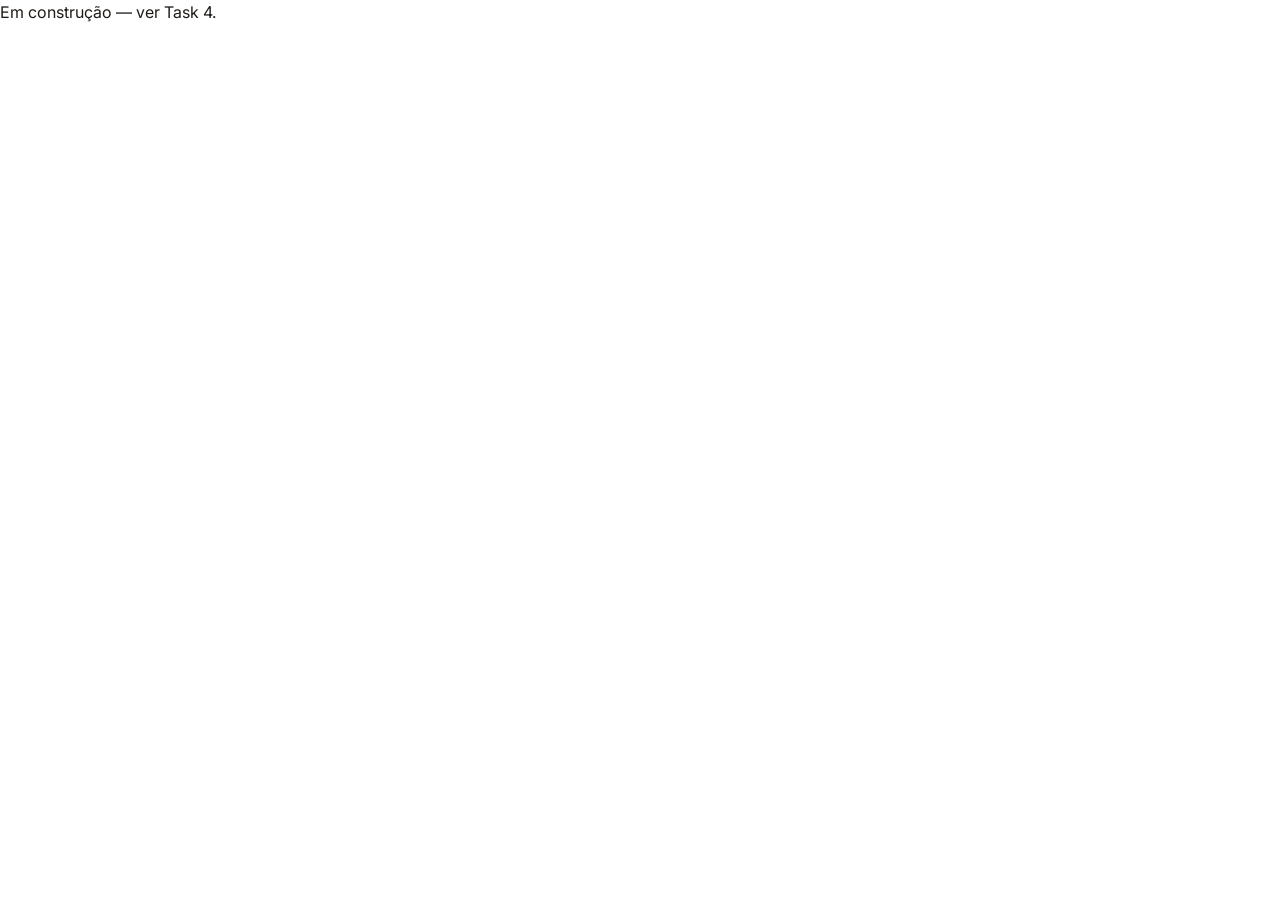
==== index.html @ f112706f "chore: scaffold project and design tokens" ====
<!DOCTYPE html>
<html lang="pt-BR">
<head>
  <meta charset="UTF-8">
  <title>Claude do Zero ao Expert</title>
  <link rel="stylesheet" href="assets/css/reset.css">
  <link rel="stylesheet" href="assets/css/styles.css">
</head>
<body>
  <p>Em construção — ver Task 4.</p>
</body>
</html>
---- assets/css/styles.css ----
@import url('https://fonts.googleapis.com/css2?family=Inter:wght@400;500;600;700&family=Space+Grotesk:wght@500;600;700&display=swap');

:root {
  --color-bg: #FFFFFF;
  --color-bg-alt: #F7F5F2;
  --color-accent: #CC785C;
  --color-accent-dark: #B35F45;
  --color-text: #1F1B18;
  --color-text-muted: #5B5550;
  --color-border: #E8E3DD;
  --font-sans: 'Inter', system-ui, -apple-system, sans-serif;
  --font-display: 'Space Grotesk', var(--font-sans);
  --radius-md: 12px;
  --radius-lg: 20px;
  --shadow-sm: 0 2px 8px rgba(31, 27, 24, 0.06);
  --shadow-md: 0 8px 24px rgba(31, 27, 24, 0.10);
  --space-1: 4px;
  --space-2: 8px;
  --space-3: 12px;
  --space-4: 16px;
  --space-5: 24px;
  --space-6: 32px;
  --space-7: 48px;
  --space-8: 64px;
  --container-max: 1160px;
}

body {
  font-family: var(--font-sans);
  color: var(--color-text);
  background: var(--color-bg);
  line-height: 1.6;
}

h1, h2, h3, h4 { font-family: var(--font-display); font-weight: 600; line-height: 1.25; }
h1 { font-size: clamp(2rem, 4vw, 3rem); }
h2 { font-size: clamp(1.5rem, 3vw, 2.25rem); }
h3 { font-size: 1.375rem; }

.container {
  max-width: var(--container-max);
  margin: 0 auto;
  padding: 0 var(--space-5);
}

.btn {
  display: inline-flex;
  align-items: center;
  gap: var(--space-2);
  padding: var(--space-3) var(--space-5);
  border-radius: var(--radius-md);
  font-weight: 600;
  transition: transform 0.15s ease, box-shadow 0.15s ease;
}
.btn-primary {
  background: var(--color-accent);
  color: #FFFFFF;
  box-shadow: var(--shadow-sm);
}
.btn-primary:hover { transform: translateY(-2px); box-shadow: var(--shadow-md); }
.btn-secondary {
  background: var(--color-bg-alt);
  color: var(--color-text);
  border: 1px solid var(--color-border);
}

.card {
  background: var(--color-bg);
  border: 1px solid var(--color-border);
  border-radius: var(--radius-lg);
  box-shadow: var(--shadow-sm);
  padding: var(--space-5);
  transition: transform 0.2s ease, box-shadow 0.2s ease;
}
.card:hover { transform: translateY(-4px); box-shadow: var(--shadow-md); }

.fade-in { opacity: 0; transform: translateY(16px); transition: opacity 0.5s ease, transform 0.5s ease; }
.fade-in.is-visible { opacity: 1; transform: translateY(0); }

@media (max-width: 720px) {
  .container { padding: 0 var(--space-4); }
}
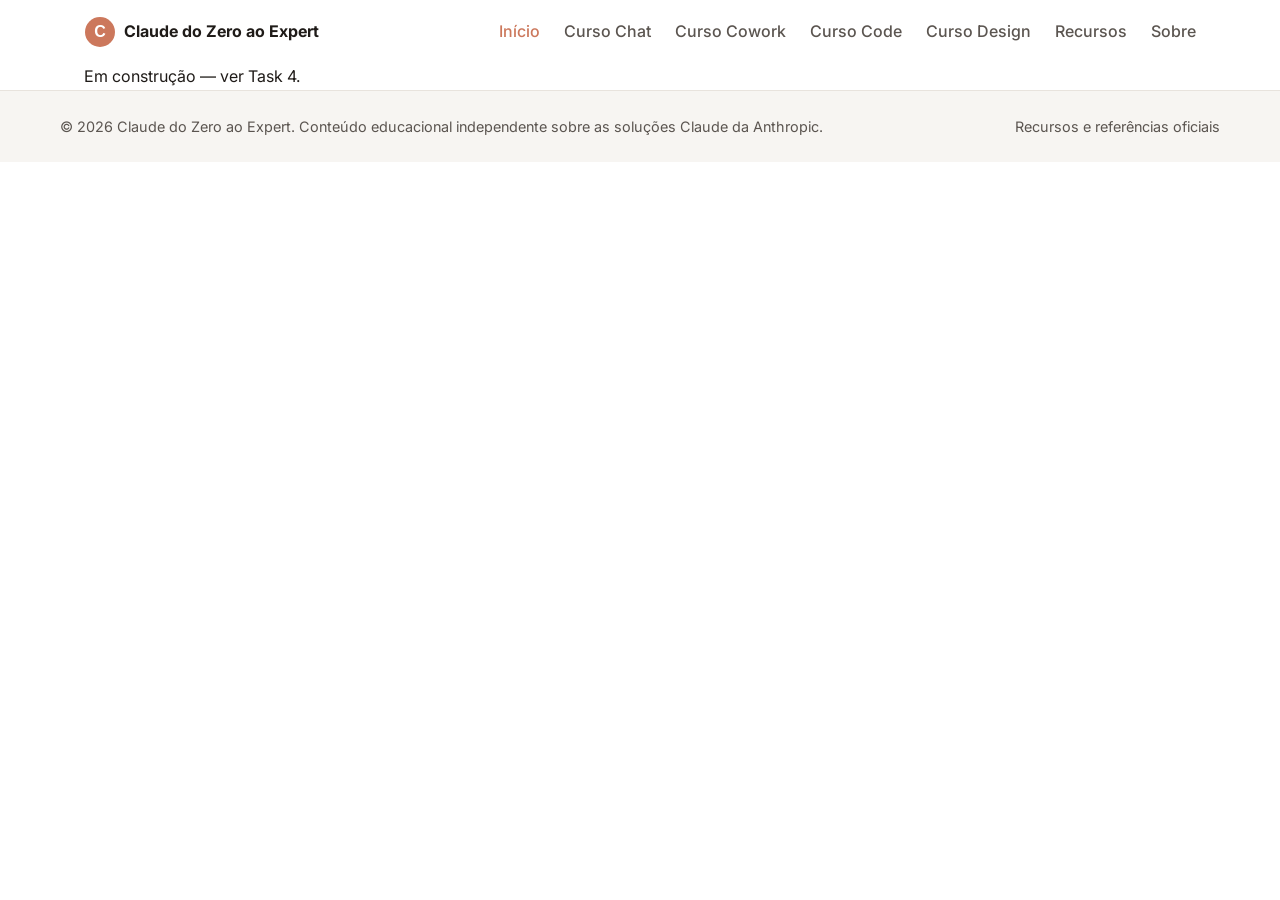
==== commit 57245704: "feat: add shared navbar/footer layout" ====
--- a/index.html
+++ b/index.html
@@ -7,6 +7,12 @@
   <link rel="stylesheet" href="assets/css/styles.css">
 </head>
 <body>
-  <p>Em construção — ver Task 4.</p>
+  <header id="site-header"></header>
+  <main><p class="container">Em construção — ver Task 4.</p></main>
+  <footer id="site-footer" class="site-footer"></footer>
+  <script type="module">
+    import { initLayout } from './assets/js/layout.js';
+    initLayout();
+  </script>
 </body>
 </html>
--- a/assets/css/styles.css
+++ b/assets/css/styles.css
@@ -80,3 +80,56 @@
 @media (max-width: 720px) {
   .container { padding: 0 var(--space-4); }
 }
+
+.navbar {
+  display: flex;
+  align-items: center;
+  justify-content: space-between;
+  padding: var(--space-4) var(--space-5);
+}
+.navbar__brand {
+  display: flex;
+  align-items: center;
+  gap: var(--space-2);
+  font-family: var(--font-display);
+  font-weight: 700;
+}
+.navbar__links {
+  display: flex;
+  gap: var(--space-5);
+}
+.navbar__link { color: var(--color-text-muted); font-weight: 500; }
+.navbar__link.is-active, .navbar__link:hover { color: var(--color-accent); }
+.navbar__toggle {
+  display: none;
+  flex-direction: column;
+  gap: 4px;
+}
+.navbar__toggle span { width: 22px; height: 2px; background: var(--color-text); }
+
+.site-footer { background: var(--color-bg-alt); border-top: 1px solid var(--color-border); }
+.footer__inner {
+  display: flex;
+  justify-content: space-between;
+  align-items: center;
+  padding: var(--space-5) 0;
+  color: var(--color-text-muted);
+  font-size: 0.9rem;
+}
+
+@media (max-width: 880px) {
+  .navbar__toggle { display: flex; }
+  .navbar__links {
+    position: absolute;
+    top: 64px;
+    left: 0;
+    right: 0;
+    flex-direction: column;
+    background: var(--color-bg);
+    border-bottom: 1px solid var(--color-border);
+    padding: var(--space-4) var(--space-5);
+    display: none;
+  }
+  .navbar__links.is-open { display: flex; }
+  .footer__inner { flex-direction: column; gap: var(--space-3); text-align: center; }
+}
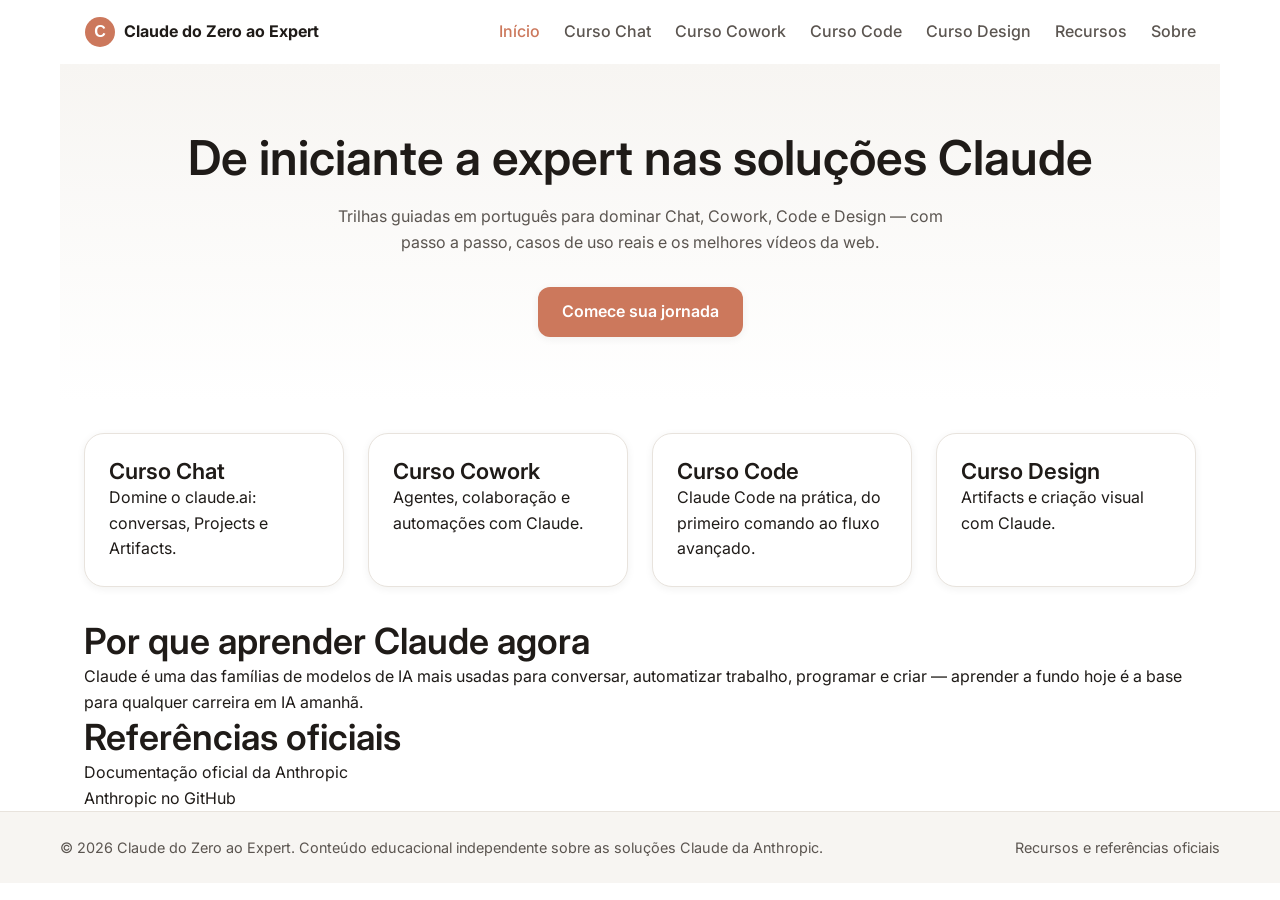
==== commit 20676ad3: "feat: build home page Implemented Task 4: home page with hero section, course cards grid, and refere" ====
--- a/index.html
+++ b/index.html
@@ -2,14 +2,60 @@
 <html lang="pt-BR">
 <head>
   <meta charset="UTF-8">
+  <meta name="viewport" content="width=device-width, initial-scale=1.0">
   <title>Claude do Zero ao Expert</title>
+  <meta name="description" content="Aprenda as soluções Claude — Chat, Cowork, Code e Design — do zero até o nível expert, com trilhas guiadas em português.">
   <link rel="stylesheet" href="assets/css/reset.css">
   <link rel="stylesheet" href="assets/css/styles.css">
 </head>
 <body>
   <header id="site-header"></header>
-  <main><p class="container">Em construção — ver Task 4.</p></main>
+
+  <main>
+    <section class="hero container">
+      <h1>De iniciante a expert nas soluções Claude</h1>
+      <p>Trilhas guiadas em português para dominar Chat, Cowork, Code e Design — com
+         passo a passo, casos de uso reais e os melhores vídeos da web.</p>
+      <a href="chat.html" class="btn btn-primary">Comece sua jornada</a>
+    </section>
+
+    <section class="container courses-grid">
+      <a href="chat.html" class="card fade-in">
+        <h3>Curso Chat</h3>
+        <p>Domine o claude.ai: conversas, Projects e Artifacts.</p>
+      </a>
+      <a href="cowork.html" class="card fade-in">
+        <h3>Curso Cowork</h3>
+        <p>Agentes, colaboração e automações com Claude.</p>
+      </a>
+      <a href="code.html" class="card fade-in">
+        <h3>Curso Code</h3>
+        <p>Claude Code na prática, do primeiro comando ao fluxo avançado.</p>
+      </a>
+      <a href="design.html" class="card fade-in">
+        <h3>Curso Design</h3>
+        <p>Artifacts e criação visual com Claude.</p>
+      </a>
+    </section>
+
+    <section class="container fade-in">
+      <h2>Por que aprender Claude agora</h2>
+      <p>Claude é uma das famílias de modelos de IA mais usadas para conversar,
+         automatizar trabalho, programar e criar — aprender a fundo hoje é a base
+         para qualquer carreira em IA amanhã.</p>
+    </section>
+
+    <section class="container fade-in">
+      <h2>Referências oficiais</h2>
+      <ul>
+        <li><a href="https://docs.anthropic.com" target="_blank" rel="noopener">Documentação oficial da Anthropic</a></li>
+        <li><a href="https://github.com/anthropics" target="_blank" rel="noopener">Anthropic no GitHub</a></li>
+      </ul>
+    </section>
+  </main>
+
   <footer id="site-footer" class="site-footer"></footer>
+
   <script type="module">
     import { initLayout } from './assets/js/layout.js';
     initLayout();
--- a/assets/css/styles.css
+++ b/assets/css/styles.css
@@ -133,3 +133,38 @@
   .navbar__links.is-open { display: flex; }
   .footer__inner { flex-direction: column; gap: var(--space-3); text-align: center; }
 }
+
+.course-layout {
+  display: grid;
+  grid-template-columns: 280px 1fr;
+  gap: var(--space-6);
+  align-items: start;
+  padding: var(--space-6) 0;
+}
+.sidebar__block { margin-bottom: var(--space-5); }
+.sidebar__block h4 { color: var(--color-text-muted); font-size: 0.8rem; text-transform: uppercase; margin-bottom: var(--space-2); }
+.sidebar__link { display: block; padding: var(--space-2) var(--space-3); border-radius: var(--radius-md); color: var(--color-text); }
+.sidebar__link:hover { background: var(--color-bg-alt); }
+.sidebar__link.is-active { background: var(--color-accent); color: #FFFFFF; }
+.sidebar__link[data-status="em-breve"]::after { content: " ·"; color: var(--color-text-muted); }
+
+.module { max-width: 760px; }
+.module__level { display: inline-block; background: var(--color-bg-alt); color: var(--color-accent-dark); border-radius: 999px; padding: 2px 10px; font-size: 0.8rem; font-weight: 600; margin-bottom: var(--space-2); }
+.module__ementa { color: var(--color-text-muted); margin: var(--space-2) 0 var(--space-5); }
+.module section { margin-bottom: var(--space-5); }
+.module ol, .module ul { padding-left: var(--space-5); }
+.module ol li, .module ul li { margin-bottom: var(--space-2); }
+
+.video-grid { display: grid; grid-template-columns: repeat(auto-fill, minmax(220px, 1fr)); gap: var(--space-4); }
+.video-card { display: block; border: 1px solid var(--color-border); border-radius: var(--radius-md); overflow: hidden; }
+.video-card img { width: 100%; aspect-ratio: 16/9; object-fit: cover; }
+.video-card__info { padding: var(--space-3); font-size: 0.85rem; }
+.video-card__info span { display: block; color: var(--color-text-muted); margin-top: var(--space-1); }
+
+@media (max-width: 880px) {
+  .course-layout { grid-template-columns: 1fr; }
+}
+
+.hero { text-align: center; padding: var(--space-8) var(--space-5); background: linear-gradient(180deg, var(--color-bg-alt), var(--color-bg)); }
+.hero p { max-width: 640px; margin: var(--space-4) auto var(--space-6); color: var(--color-text-muted); }
+.courses-grid { display: grid; grid-template-columns: repeat(auto-fit, minmax(220px, 1fr)); gap: var(--space-5); padding: var(--space-6) var(--space-5); }
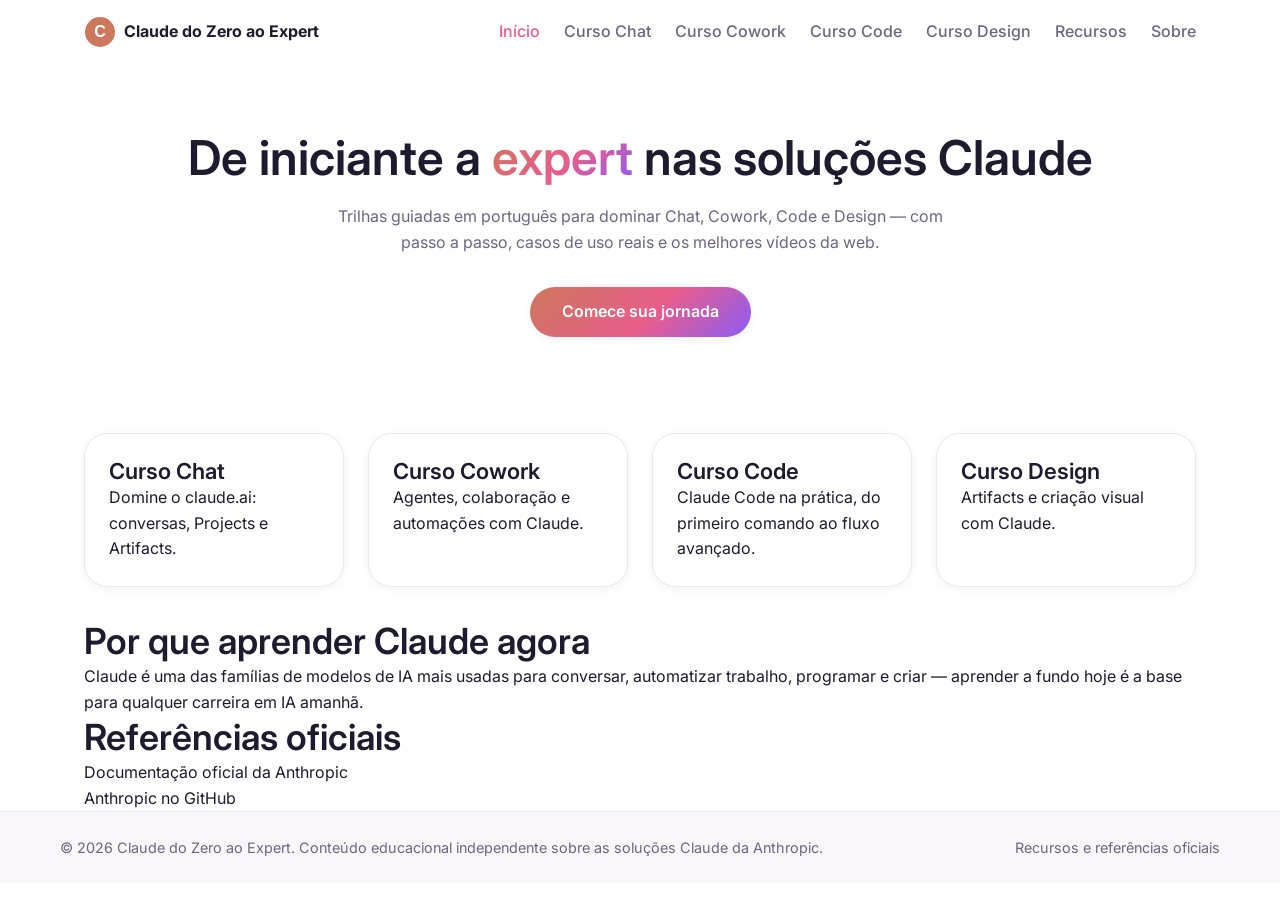
==== commit 32aa6322: "style: design option 4 - lovable-inspired gradient accents on white mode" ====
--- a/index.html
+++ b/index.html
@@ -13,7 +13,10 @@
 
   <main>
     <section class="hero container">
-      <h1>De iniciante a expert nas soluções Claude</h1>
+      <span class="hero__blob hero__blob--1" aria-hidden="true"></span>
+      <span class="hero__blob hero__blob--2" aria-hidden="true"></span>
+      <span class="hero__blob hero__blob--3" aria-hidden="true"></span>
+      <h1>De iniciante a <span class="text-gradient">expert</span> nas soluções Claude</h1>
       <p>Trilhas guiadas em português para dominar Chat, Cowork, Code e Design — com
          passo a passo, casos de uso reais e os melhores vídeos da web.</p>
       <a href="chat.html" class="btn btn-primary">Comece sua jornada</a>
--- a/assets/css/styles.css
+++ b/assets/css/styles.css
@@ -2,18 +2,24 @@
 
 :root {
   --color-bg: #FFFFFF;
-  --color-bg-alt: #F7F5F2;
+  --color-bg-alt: #FAF7FB;
   --color-accent: #CC785C;
   --color-accent-dark: #B35F45;
-  --color-text: #1F1B18;
-  --color-text-muted: #5B5550;
-  --color-border: #E8E3DD;
+  --color-accent-2: #E85D8A;
+  --color-accent-3: #8B5CF6;
+  --color-text: #1F1B2E;
+  --color-text-muted: #6E6580;
+  --color-border: #ECE6F2;
   --font-sans: 'Inter', system-ui, -apple-system, sans-serif;
   --font-display: 'Space Grotesk', var(--font-sans);
-  --radius-md: 12px;
-  --radius-lg: 20px;
-  --shadow-sm: 0 2px 8px rgba(31, 27, 24, 0.06);
-  --shadow-md: 0 8px 24px rgba(31, 27, 24, 0.10);
+  --radius-md: 14px;
+  --radius-lg: 24px;
+  --radius-full: 999px;
+  --shadow-sm: 0 2px 8px rgba(31, 27, 46, 0.06);
+  --shadow-md: 0 10px 30px rgba(31, 27, 46, 0.10);
+  --shadow-glow: 0 10px 30px rgba(204, 120, 92, 0.28);
+  --gradient-brand: linear-gradient(135deg, var(--color-accent) 0%, var(--color-accent-2) 55%, var(--color-accent-3) 100%);
+  --gradient-brand-soft: linear-gradient(135deg, rgba(204, 120, 92, 0.16), rgba(232, 93, 138, 0.16), rgba(139, 92, 246, 0.16));
   --space-1: 4px;
   --space-2: 8px;
   --space-3: 12px;
@@ -37,6 +43,13 @@
 h2 { font-size: clamp(1.5rem, 3vw, 2.25rem); }
 h3 { font-size: 1.375rem; }
 
+.text-gradient {
+  background: var(--gradient-brand);
+  -webkit-background-clip: text;
+  background-clip: text;
+  color: transparent;
+}
+
 .container {
   max-width: var(--container-max);
   margin: 0 auto;
@@ -47,32 +60,45 @@
   display: inline-flex;
   align-items: center;
   gap: var(--space-2);
-  padding: var(--space-3) var(--space-5);
-  border-radius: var(--radius-md);
+  padding: var(--space-3) var(--space-6);
+  border-radius: var(--radius-full);
   font-weight: 600;
   transition: transform 0.15s ease, box-shadow 0.15s ease;
 }
 .btn-primary {
-  background: var(--color-accent);
+  background: var(--gradient-brand);
   color: #FFFFFF;
   box-shadow: var(--shadow-sm);
 }
-.btn-primary:hover { transform: translateY(-2px); box-shadow: var(--shadow-md); }
+.btn-primary:hover { transform: translateY(-2px); box-shadow: var(--shadow-glow); }
 .btn-secondary {
-  background: var(--color-bg-alt);
+  background: var(--color-bg);
   color: var(--color-text);
-  border: 1px solid var(--color-border);
-}
+  border: 1.5px solid var(--color-border);
+}
+.btn-secondary:hover { border-color: var(--color-accent-2); color: var(--color-accent-2); }
 
 .card {
+  position: relative;
+  overflow: hidden;
   background: var(--color-bg);
   border: 1px solid var(--color-border);
   border-radius: var(--radius-lg);
   box-shadow: var(--shadow-sm);
   padding: var(--space-5);
-  transition: transform 0.2s ease, box-shadow 0.2s ease;
-}
-.card:hover { transform: translateY(-4px); box-shadow: var(--shadow-md); }
+  transition: transform 0.2s ease, box-shadow 0.2s ease, border-color 0.2s ease;
+}
+.card::before {
+  content: '';
+  position: absolute;
+  top: 0; left: 0; right: 0;
+  height: 4px;
+  background: var(--gradient-brand);
+  opacity: 0;
+  transition: opacity 0.2s ease;
+}
+.card:hover { transform: translateY(-4px); box-shadow: var(--shadow-md); border-color: transparent; }
+.card:hover::before { opacity: 1; }
 
 .fade-in { opacity: 0; transform: translateY(16px); transition: opacity 0.5s ease, transform 0.5s ease; }
 .fade-in.is-visible { opacity: 1; transform: translateY(0); }
@@ -99,7 +125,7 @@
   gap: var(--space-5);
 }
 .navbar__link { color: var(--color-text-muted); font-weight: 500; }
-.navbar__link.is-active, .navbar__link:hover { color: var(--color-accent); }
+.navbar__link.is-active, .navbar__link:hover { color: var(--color-accent-2); }
 .navbar__toggle {
   display: none;
   flex-direction: column;
@@ -141,30 +167,57 @@
   align-items: start;
   padding: var(--space-6) 0;
 }
+#course-sidebar {
+  position: sticky;
+  top: var(--space-6);
+  max-height: calc(100vh - var(--space-6) * 2);
+  overflow-y: auto;
+}
 .sidebar__block { margin-bottom: var(--space-5); }
 .sidebar__block h4 { color: var(--color-text-muted); font-size: 0.8rem; text-transform: uppercase; margin-bottom: var(--space-2); }
-.sidebar__link { display: block; padding: var(--space-2) var(--space-3); border-radius: var(--radius-md); color: var(--color-text); }
-.sidebar__link:hover { background: var(--color-bg-alt); }
-.sidebar__link.is-active { background: var(--color-accent); color: #FFFFFF; }
+.sidebar__link { display: block; padding: var(--space-2) var(--space-3); border-radius: var(--radius-full); color: var(--color-text-muted); }
+.sidebar__link:hover { background: var(--color-bg-alt); color: var(--color-text); }
+.sidebar__link.is-active { background: var(--gradient-brand); color: #FFFFFF; font-weight: 600; }
 .sidebar__link[data-status="em-breve"]::after { content: " ·"; color: var(--color-text-muted); }
 
 .module { max-width: 760px; }
-.module__level { display: inline-block; background: var(--color-bg-alt); color: var(--color-accent-dark); border-radius: 999px; padding: 2px 10px; font-size: 0.8rem; font-weight: 600; margin-bottom: var(--space-2); }
+.module__level { display: inline-block; background: var(--gradient-brand-soft); color: var(--color-accent-dark); border-radius: var(--radius-full); padding: 2px 12px; font-size: 0.8rem; font-weight: 600; margin-bottom: var(--space-2); }
 .module__ementa { color: var(--color-text-muted); margin: var(--space-2) 0 var(--space-5); }
 .module section { margin-bottom: var(--space-5); }
 .module ol, .module ul { padding-left: var(--space-5); }
 .module ol li, .module ul li { margin-bottom: var(--space-2); }
 
 .video-grid { display: grid; grid-template-columns: repeat(auto-fill, minmax(220px, 1fr)); gap: var(--space-4); }
-.video-card { display: block; border: 1px solid var(--color-border); border-radius: var(--radius-md); overflow: hidden; }
+.video-card { display: block; border: 1px solid var(--color-border); border-radius: var(--radius-md); overflow: hidden; transition: border-color 0.2s ease, transform 0.2s ease; }
+.video-card:hover { border-color: var(--color-accent-2); transform: translateY(-2px); }
 .video-card img { width: 100%; aspect-ratio: 16/9; object-fit: cover; }
 .video-card__info { padding: var(--space-3); font-size: 0.85rem; }
 .video-card__info span { display: block; color: var(--color-text-muted); margin-top: var(--space-1); }
 
 @media (max-width: 880px) {
   .course-layout { grid-template-columns: 1fr; }
-}
-
-.hero { text-align: center; padding: var(--space-8) var(--space-5); background: linear-gradient(180deg, var(--color-bg-alt), var(--color-bg)); }
+  #course-sidebar { position: static; max-height: none; overflow-y: visible; }
+}
+
+.hero {
+  position: relative;
+  overflow: hidden;
+  text-align: center;
+  padding: var(--space-8) var(--space-5);
+}
+.hero__blob {
+  position: absolute;
+  border-radius: 50%;
+  filter: blur(90px);
+  opacity: 0.28;
+  z-index: 0;
+  pointer-events: none;
+}
+.hero__blob--1 { width: 420px; height: 420px; background: var(--color-accent); top: -140px; left: -110px; }
+.hero__blob--2 { width: 380px; height: 380px; background: var(--color-accent-2); top: 20px; right: -130px; }
+.hero__blob--3 { width: 340px; height: 340px; background: var(--color-accent-3); bottom: -180px; left: 38%; }
+.hero > * { position: relative; z-index: 1; }
 .hero p { max-width: 640px; margin: var(--space-4) auto var(--space-6); color: var(--color-text-muted); }
 .courses-grid { display: grid; grid-template-columns: repeat(auto-fit, minmax(220px, 1fr)); gap: var(--space-5); padding: var(--space-6) var(--space-5); }
+
+.module-nav { display: flex; justify-content: space-between; gap: var(--space-4); margin-top: var(--space-6); }
